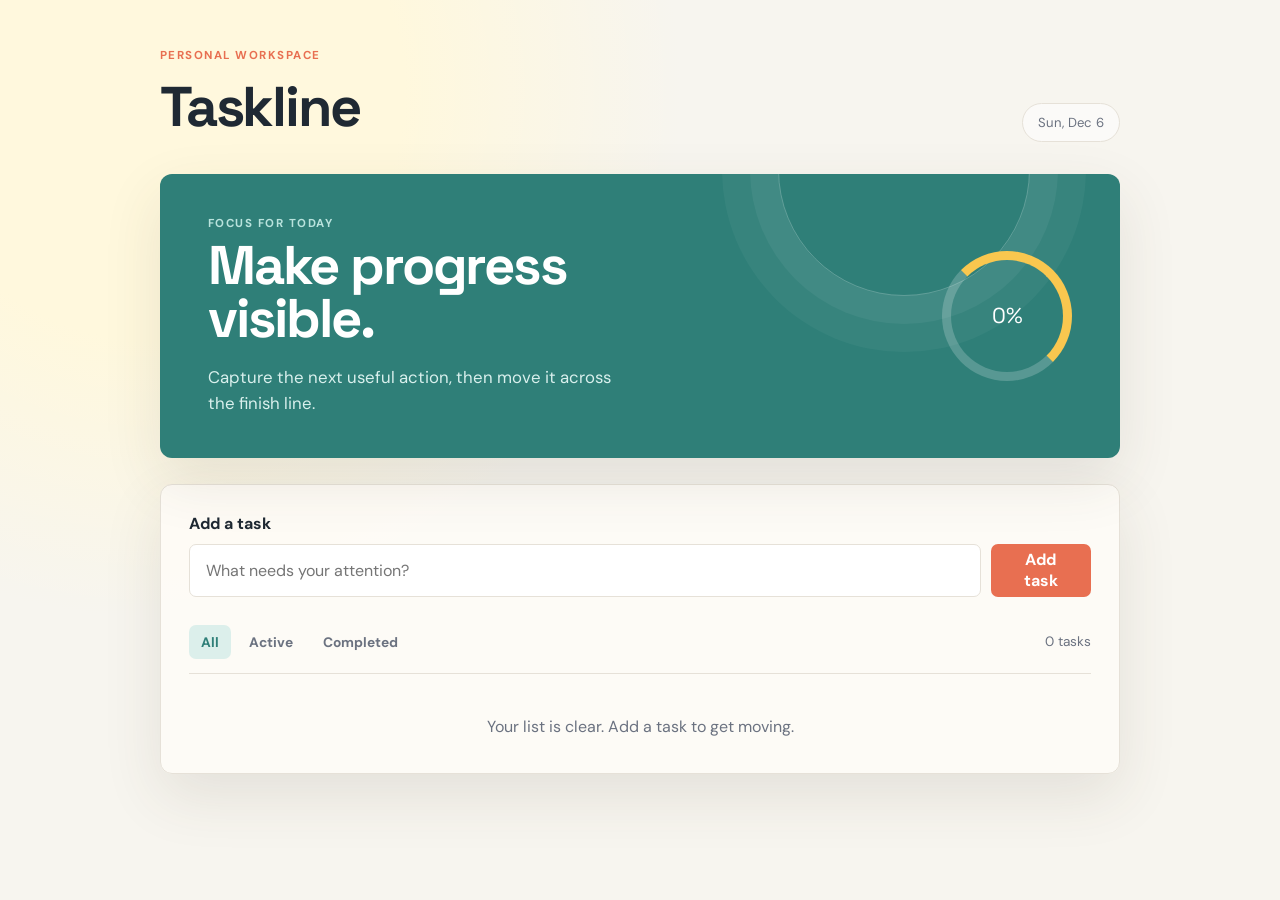
==== index.html @ 6c8e97f3 "Initial commit" ====
<!doctype html>
<html lang="en">
<head>
  <meta charset="UTF-8">
  <meta name="viewport" content="width=device-width, initial-scale=1.0">
  <title>Taskline | To-Do List</title>
  <link rel="stylesheet" href="style.css">
</head>
<body>
  <main class="app-shell">
    <header class="topbar">
      <div>
        <p class="eyebrow">PERSONAL WORKSPACE</p>
        <h1>Taskline</h1>
      </div>
      <div class="date-chip" id="today"></div>
    </header>

    <section class="hero-panel">
      <div>
        <p class="eyebrow">FOCUS FOR TODAY</p>
        <h2>Make progress visible.</h2>
        <p class="hero-copy">Capture the next useful action, then move it across the finish line.</p>
      </div>
      <div class="progress-ring" aria-label="Completion progress"><span id="progressValue">0%</span></div>
    </section>

    <section class="workspace" aria-label="To-do workspace">
      <form class="task-form" id="taskForm">
        <label for="taskInput">Add a task</label>
        <div class="input-row">
          <input id="taskInput" name="task" type="text" placeholder="What needs your attention?" autocomplete="off" required>
          <button type="submit">Add task</button>
        </div>
      </form>
      <div class="toolbar">
        <div class="filter-group" role="group" aria-label="Filter tasks">
          <button class="filter active" data-filter="all" type="button">All</button>
          <button class="filter" data-filter="active" type="button">Active</button>
          <button class="filter" data-filter="completed" type="button">Completed</button>
        </div>
        <span class="task-count" id="taskCount">0 tasks</span>
      </div>
      <ul class="task-list" id="taskList" aria-live="polite"></ul>
      <p class="empty-state" id="emptyState">Your list is clear. Add a task to get moving.</p>
    </section>
  </main>
  <script src="script.js"></script>
</body>
</html>
---- style.css ----
@import url('https://fonts.googleapis.com/css2?family=DM+Sans:wght@400;500;700&family=Space+Grotesk:wght@500;600;700&display=swap');

:root {
  --ink: #1f2933;
  --muted: #6b7280;
  --paper: #f7f5ef;
  --panel: #fffdf8;
  --line: #e6e1d8;
  --coral: #e86f51;
  --teal: #2f7f78;
  --soft-teal: #dcefeb;
  --shadow: 0 22px 60px rgba(70, 61, 43, 0.11);
}

* { box-sizing: border-box; }
body { margin: 0; min-height: 100vh; background: radial-gradient(circle at 12% 10%, #fff8dd 0 18%, transparent 38%), var(--paper); color: var(--ink); font-family: 'DM Sans', sans-serif; }
.app-shell { width: min(960px, calc(100% - 40px)); margin: 0 auto; padding: 48px 0 72px; }
.topbar { display: flex; justify-content: space-between; align-items: end; margin-bottom: 32px; }
.eyebrow { margin: 0 0 8px; color: var(--coral); font-size: 0.72rem; font-weight: 700; letter-spacing: 0.13em; }
h1, h2 { margin: 0; font-family: 'Space Grotesk', sans-serif; letter-spacing: -0.04em; }
h1 { font-size: clamp(2rem, 5vw, 3.5rem); }
h2 { font-size: clamp(2rem, 5vw, 3.4rem); line-height: 0.98; max-width: 430px; }
.date-chip { border: 1px solid var(--line); border-radius: 999px; padding: 10px 15px; color: var(--muted); font-size: 0.82rem; background: rgba(255,255,255,0.58); }
.hero-panel { display: flex; justify-content: space-between; align-items: center; gap: 24px; min-height: 250px; padding: 42px 48px; border-radius: 12px; background: var(--teal); color: white; box-shadow: var(--shadow); overflow: hidden; position: relative; }
.hero-panel::after { content: ''; position: absolute; width: 250px; height: 250px; right: 90px; top: -130px; border: 1px solid rgba(255,255,255,0.24); border-radius: 50%; box-shadow: 0 0 0 28px rgba(255,255,255,0.05), 0 0 0 56px rgba(255,255,255,0.04); }
.hero-panel .eyebrow { color: #b9e3dd; }
.hero-copy { max-width: 420px; margin: 18px 0 0; color: #d9f0ed; font-size: 1.05rem; line-height: 1.55; }
.progress-ring { display: grid; place-items: center; flex: 0 0 130px; height: 130px; border: 9px solid rgba(255,255,255,0.2); border-top-color: #f9c74f; border-right-color: #f9c74f; border-radius: 50%; font-family: 'Space Grotesk', sans-serif; font-size: 1.35rem; position: relative; z-index: 1; }
.workspace { margin-top: 26px; padding: 28px; border: 1px solid var(--line); border-radius: 12px; background: rgba(255,253,248,0.82); box-shadow: var(--shadow); }
.task-form label { display: block; margin-bottom: 10px; font-weight: 700; }
.input-row { display: flex; gap: 10px; }
input { width: 100%; border: 1px solid var(--line); border-radius: 7px; padding: 15px 16px; background: white; color: var(--ink); font: inherit; outline: none; }
input:focus { border-color: var(--teal); box-shadow: 0 0 0 3px var(--soft-teal); }
button { border: 0; border-radius: 7px; padding: 0 20px; background: var(--coral); color: white; font: inherit; font-weight: 700; cursor: pointer; transition: transform 160ms ease, filter 160ms ease; }
button:hover { filter: brightness(0.94); transform: translateY(-1px); }
.toolbar { display: flex; justify-content: space-between; align-items: center; margin: 28px 0 14px; border-bottom: 1px solid var(--line); padding-bottom: 14px; }
.filter-group { display: flex; gap: 6px; }
.filter { padding: 8px 12px; background: transparent; color: var(--muted); font-size: 0.86rem; }
.filter.active { background: var(--soft-teal); color: var(--teal); }
.task-count { color: var(--muted); font-size: 0.85rem; }
.task-list { display: grid; gap: 10px; list-style: none; padding: 0; margin: 0; }
.task-item { display: flex; align-items: center; gap: 13px; padding: 15px 4px; border-bottom: 1px solid var(--line); animation: rise 220ms ease both; }
.task-item input[type='checkbox'] { accent-color: var(--teal); width: 19px; height: 19px; flex: 0 0 auto; }
.task-text { flex: 1; line-height: 1.4; }
.task-item.completed .task-text { color: var(--muted); text-decoration: line-through; }
.delete-task { padding: 7px 10px; background: transparent; color: var(--muted); font-size: 0.8rem; }
.empty-state { margin: 28px 0 8px; color: var(--muted); text-align: center; }
@keyframes rise { from { opacity: 0; transform: translateY(5px); } to { opacity: 1; transform: translateY(0); } }
@media (max-width: 600px) { .app-shell { width: min(100% - 24px, 960px); padding-top: 26px; } .topbar { align-items: start; gap: 18px; } .date-chip { font-size: 0.72rem; } .hero-panel { padding: 30px 26px; min-height: 300px; align-items: start; flex-direction: column; } .progress-ring { align-self: end; margin-top: -40px; } .workspace { padding: 20px 16px; } .input-row { flex-direction: column; } button { min-height: 44px; } }
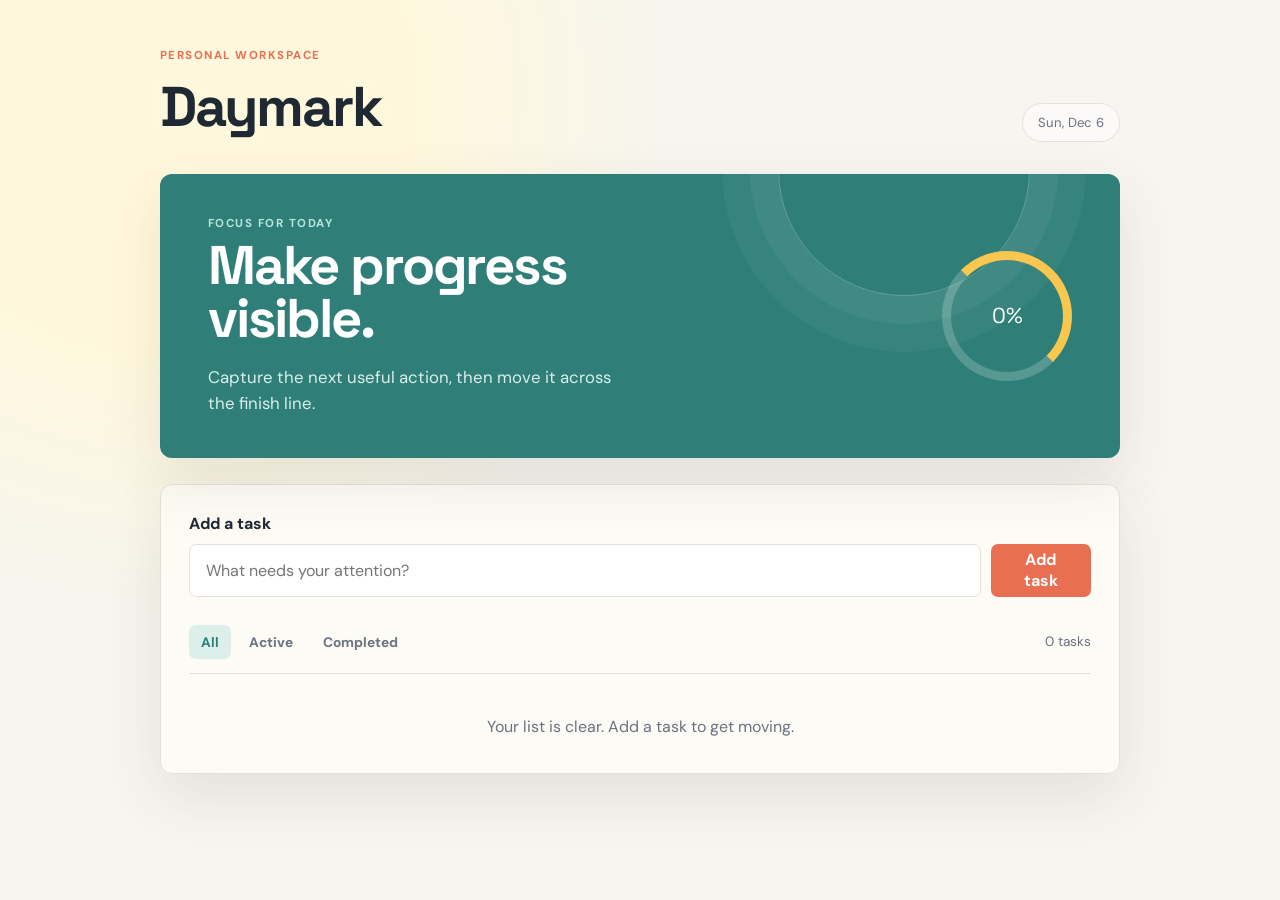
==== commit 43113929: "Create Daymark assignment report" ====
--- a/index.html
+++ b/index.html
@@ -3,7 +3,7 @@
 <head>
   <meta charset="UTF-8">
   <meta name="viewport" content="width=device-width, initial-scale=1.0">
-  <title>Taskline | To-Do List</title>
+  <title>Daymark | To-Do List</title>
   <link rel="stylesheet" href="style.css">
 </head>
 <body>
@@ -11,7 +11,7 @@
     <header class="topbar">
       <div>
         <p class="eyebrow">PERSONAL WORKSPACE</p>
-        <h1>Taskline</h1>
+        <h1>Daymark</h1>
       </div>
       <div class="date-chip" id="today"></div>
     </header>
